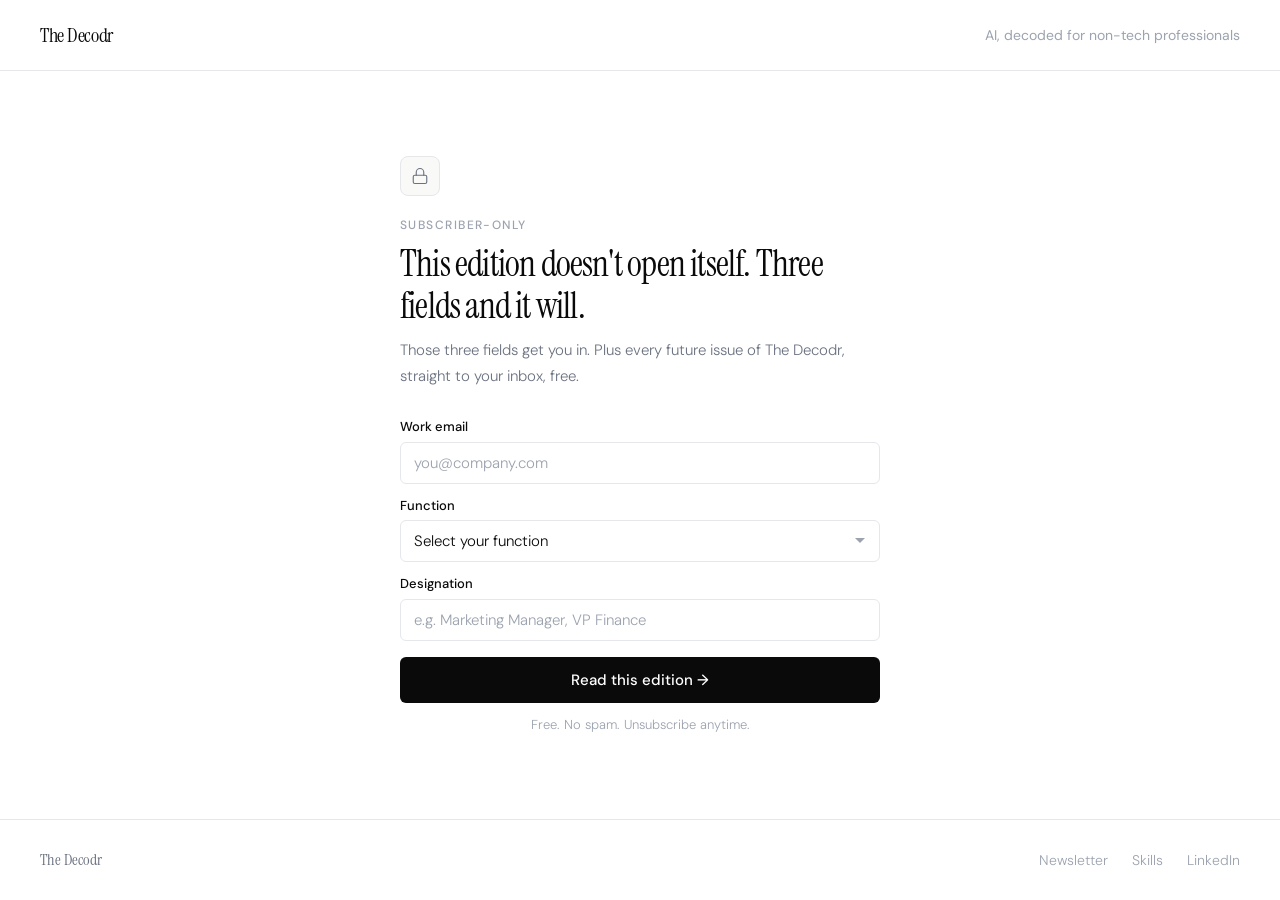
==== newsletter.html @ 58993dcd "newsletter paywall file added" ====
<!DOCTYPE html>
<html lang="en">
<head>
  <meta charset="UTF-8" />
  <meta name="viewport" content="width=device-width, initial-scale=1.0" />
  <title>Subscriber-only — The Decodr</title>
  <link rel="icon" type="image/svg+xml" href="favicon-image.svg">
  <meta name="description" content="The Decodr is where non-tech professionals come to understand AI. Subscribe to read this edition." />
  <link rel="preconnect" href="https://fonts.googleapis.com" />
  <link rel="preconnect" href="https://fonts.gstatic.com" crossorigin />
  <link href="https://fonts.googleapis.com/css2?family=Instrument+Serif&family=DM+Sans:wght@300;400;500&display=swap" rel="stylesheet" />
  <style>
    *, *::before, *::after { box-sizing: border-box; margin: 0; padding: 0; }

    :root {
      --bg: #FFFFFF;
      --bg2: #F9F9F8;
      --border: #E5E7EB;
      --text: #0A0A0A;
      --muted: #6B7280;
      --dimmed: #9CA3AF;
    }

    body {
      background: var(--bg);
      color: var(--text);
      font-family: 'DM Sans', sans-serif;
      font-weight: 300;
      line-height: 1.5;
      -webkit-font-smoothing: antialiased;
      min-height: 100vh;
      display: flex;
      flex-direction: column;
    }

    /* ── NAV ── */
    .nav {
      display: flex;
      align-items: center;
      justify-content: space-between;
      padding: 1.25rem 2.5rem;
      border-bottom: 1px solid var(--border);
      background: rgba(255,255,255,0.95);
      backdrop-filter: blur(12px);
      -webkit-backdrop-filter: blur(12px);
    }
    .nav-logo {
      font-family: 'Instrument Serif', serif;
      font-size: 20px;
      color: var(--text);
      letter-spacing: -0.3px;
      text-decoration: none;
    }
    .nav-tagline {
      font-size: 14px;
      color: var(--dimmed);
      font-weight: 400;
    }

    /* ── MAIN ── */
    .main {
      flex: 1;
      display: flex;
      align-items: center;
      justify-content: center;
      padding: 2.5rem 2.5rem;
    }

    .gate-card {
      max-width: 480px;
      width: 100%;
    }

    /* ── LOCK ICON ── */
    .lock-wrap {
      width: 40px;
      height: 40px;
      border: 1px solid var(--border);
      border-radius: 8px;
      display: flex;
      align-items: center;
      justify-content: center;
      margin-bottom: 1.25rem;
      background: var(--bg2);
    }
    .lock-wrap svg {
      width: 18px;
      height: 18px;
      color: var(--muted);
    }

    /* ── COPY ── */
    .gate-eyebrow {
      font-size: 12px;
      font-weight: 500;
      letter-spacing: 0.12em;
      text-transform: uppercase;
      color: var(--dimmed);
      margin-bottom: 0.6rem;
    }

    .gate-card h1 {
      font-family: 'Instrument Serif', serif;
      font-size: 36px;
      font-weight: 400;
      letter-spacing: -0.8px;
      line-height: 1.15;
      color: var(--text);
      margin-bottom: 0.75rem;
    }

    .gate-sub {
      font-size: 15px;
      color: var(--muted);
      line-height: 1.7;
      font-weight: 300;
      margin-bottom: 1.75rem;
    }

    /* ── FORM ── */
    .gate-form {
      display: flex;
      flex-direction: column;
      gap: 0.75rem;
    }

    .form-field {
      display: flex;
      flex-direction: column;
      gap: 5px;
    }

    .form-field label {
      font-size: 13px;
      font-weight: 500;
      color: var(--text);
    }

    .form-field input,
    .form-field select {
      width: 100%;
      padding: 10px 13px;
      border: 1px solid var(--border);
      border-radius: 6px;
      font-family: 'DM Sans', sans-serif;
      font-size: 15px;
      font-weight: 300;
      color: var(--text);
      background: var(--bg);
      outline: none;
      transition: border-color 0.2s;
      appearance: none;
      -webkit-appearance: none;
    }

    .form-field input::placeholder { color: var(--dimmed); }

    .form-field select {
      background-image: url("data:image/svg+xml,%3Csvg xmlns='http://www.w3.org/2000/svg' width='12' height='12' viewBox='0 0 12 12'%3E%3Cpath fill='%239CA3AF' d='M6 8L1 3h10z'/%3E%3C/svg%3E");
      background-repeat: no-repeat;
      background-position: right 13px center;
      padding-right: 34px;
      cursor: pointer;
    }

    .form-field input:focus,
    .form-field select:focus { border-color: var(--text); }

    /* ── SUBMIT ── */
    .btn-submit {
      background: var(--text);
      color: #fff;
      border: none;
      padding: 13px 24px;
      border-radius: 6px;
      font-size: 15px;
      font-weight: 500;
      cursor: pointer;
      font-family: 'DM Sans', sans-serif;
      width: 100%;
      margin-top: 0.25rem;
      transition: opacity 0.2s;
      display: flex;
      align-items: center;
      justify-content: center;
      gap: 8px;
    }

    .btn-submit:hover { opacity: 0.85; }
    .btn-submit:disabled { opacity: 0.6; cursor: not-allowed; }

    .btn-spinner {
      width: 15px;
      height: 15px;
      border: 2px solid rgba(255,255,255,0.3);
      border-top-color: #fff;
      border-radius: 50%;
      animation: spin 0.7s linear infinite;
      display: none;
    }
    @keyframes spin { to { transform: rotate(360deg); } }
    .btn-submit.loading .btn-spinner { display: block; }

    .form-error {
      font-size: 13px;
      color: #DC2626;
      text-align: center;
      display: none;
    }

    .form-micro {
      font-size: 13px;
      color: var(--dimmed);
      text-align: center;
    }

    /* ── FOOTER ── */
    .footer {
      padding: 1.75rem 2.5rem;
      border-top: 1px solid var(--border);
      display: flex;
      align-items: center;
      justify-content: space-between;
    }
    .footer-logo {
      font-family: 'Instrument Serif', serif;
      font-size: 16px;
      color: var(--muted);
      text-decoration: none;
    }
    .footer-links { display: flex; gap: 1.5rem; }
    .footer-links a {
      font-size: 14px;
      color: var(--dimmed);
      text-decoration: none;
      transition: color 0.2s;
    }
    .footer-links a:hover { color: var(--muted); }

    /* ── MOBILE ── */
    @media (max-width: 768px) {
      .nav { padding: 1rem 1.25rem; }
      .nav-tagline { display: none; }
      .main { padding: 2rem 1.25rem; align-items: flex-start; }
      .gate-card h1 { font-size: 26px; }
      .footer { padding: 1.25rem; flex-direction: column; gap: 1rem; text-align: center; }
    }
  </style>
</head>
<body>

  <nav class="nav">
    <a href="https://www.thedecodr.com" class="nav-logo">The Decodr</a>
    <span class="nav-tagline">AI, decoded for non-tech professionals</span>
  </nav>

  <main class="main">
    <div class="gate-card">

      <div class="lock-wrap">
        <svg viewBox="0 0 24 24" fill="none" stroke="currentColor" stroke-width="1.5" stroke-linecap="round" stroke-linejoin="round">
          <rect x="3" y="11" width="18" height="11" rx="2" ry="2"/>
          <path d="M7 11V7a5 5 0 0 1 10 0v4"/>
        </svg>
      </div>

      <p class="gate-eyebrow">Subscriber-only</p>
      <h1>This edition doesn't open itself. Three fields and it will.</h1>
      <p class="gate-sub">Those three fields get you in. Plus every future issue of The Decodr, straight to your inbox, free.</p>

      <form class="gate-form" id="gateForm" novalidate>

        <div class="form-field">
          <label for="email">Work email</label>
          <input type="email" id="email" name="email" placeholder="you@company.com" required autocomplete="email" />
        </div>

        <div class="form-field">
          <label for="function">Function</label>
          <select id="function" name="function" required>
            <option value="" disabled selected>Select your function</option>
            <option value="Product">Product</option>
            <option value="Finance">Finance</option>
            <option value="Marketing">Marketing</option>
            <option value="HR">HR</option>
            <option value="Operations">Operations</option>
            <option value="Strategy">Strategy</option>
            <option value="Sales">Sales</option>
            <option value="Analytics">Analytics</option>
            <option value="Other">Other</option>
          </select>
        </div>

        <div class="form-field">
          <label for="designation">Designation</label>
          <input type="text" id="designation" name="designation" placeholder="e.g. Marketing Manager, VP Finance" required />
        </div>

        <button type="submit" class="btn-submit" id="submitBtn">
          <span class="btn-spinner"></span>
          <span class="btn-label">Read this edition →</span>
        </button>

        <p class="form-error" id="formError">Something went wrong. Please try again.</p>
        <p class="form-micro">Free. No spam. Unsubscribe anytime.</p>

      </form>

    </div>
  </main>

  <footer class="footer">
    <a href="https://www.thedecodr.com" class="footer-logo">The Decodr</a>
    <div class="footer-links">
      <a href="https://www.thedecodr.com/#newsletter">Newsletter</a>
      <a href="https://www.thedecodr.com/#skills">Skills</a>
      <a href="https://www.linkedin.com/in/ankurajhaveri" target="_blank" rel="noopener">LinkedIn</a>
    </div>
  </footer>

  <script>
    const APPS_SCRIPT_URL = 'https://script.google.com/macros/s/AKfycbys0pFl3KdxHNR22Bn4VpYOZJCTYquvXUGFI34H-nMjcu_FHQiV9PrN6R39pQygHciNcQ/exec';

    function getRedirectURL() {
      const params = new URLSearchParams(window.location.search);
      return params.get('redirect') || 'https://www.thedecodr.com';
    }

    document.getElementById('gateForm').addEventListener('submit', function (e) {
      e.preventDefault();

      const email       = document.getElementById('email').value.trim();
      const func        = document.getElementById('function').value;
      const designation = document.getElementById('designation').value.trim();
      const btn         = document.getElementById('submitBtn');
      const errorEl     = document.getElementById('formError');
      const redirect    = getRedirectURL();

      if (!email || !func || !designation) return;

      btn.classList.add('loading');
      btn.disabled = true;
      errorEl.style.display = 'none';

      const payload = new URLSearchParams({
        email, function: func, designation,
        source:    document.referrer || 'direct',
        timestamp: new Date().toISOString()
      });

      fetch(APPS_SCRIPT_URL, { method: 'POST', mode: 'no-cors', body: payload })
        .then(() => { window.location.href = redirect; })
        .catch(() => { window.location.href = redirect; });

      setTimeout(() => { window.location.href = redirect; }, 4000);
    });
  </script>

</body>
</html>
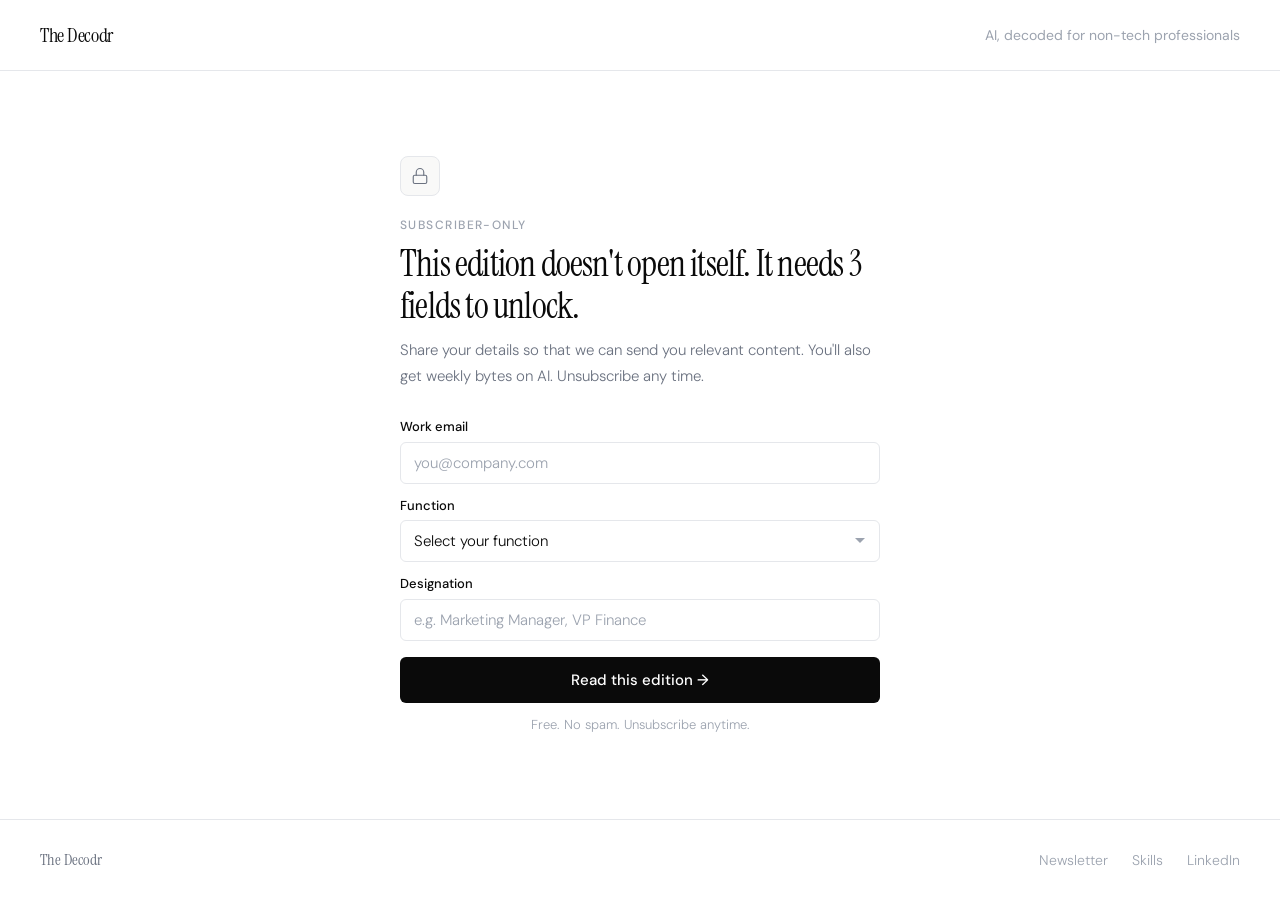
==== commit 2d124a32: "subscription field description changed" ====
--- a/newsletter.html
+++ b/newsletter.html
@@ -166,6 +166,9 @@
     .form-field input:focus,
     .form-field select:focus { border-color: var(--text); }
 
+    .form-field input.error, .form-field select.error { border-color: #DC2626; }
+    .field-error { font-size: 12px; color: #DC2626; margin-top: 3px; display: none; }
+
     /* ── SUBMIT ── */
     .btn-submit {
       background: var(--text);
@@ -265,14 +268,15 @@
       </div>
 
       <p class="gate-eyebrow">Subscriber-only</p>
-      <h1>This edition doesn't open itself. Three fields and it will.</h1>
-      <p class="gate-sub">Those three fields get you in. Plus every future issue of The Decodr, straight to your inbox, free.</p>
+      <h1>This edition doesn't open itself. It needs 3 fields to unlock.</h1>
+      <p class="gate-sub">Share your details so that we can send you relevant content. You'll also get weekly bytes on AI. Unsubscribe any time.</p>
 
       <form class="gate-form" id="gateForm" novalidate>
 
         <div class="form-field">
           <label for="email">Work email</label>
           <input type="email" id="email" name="email" placeholder="you@company.com" required autocomplete="email" />
+          <span class="field-error" id="emailError">Please enter a valid email address.</span>
         </div>
 
         <div class="form-field">
@@ -289,11 +293,13 @@
             <option value="Analytics">Analytics</option>
             <option value="Other">Other</option>
           </select>
+          <span class="field-error" id="functionError">Please select your function.</span>
         </div>
 
         <div class="form-field">
           <label for="designation">Designation</label>
           <input type="text" id="designation" name="designation" placeholder="e.g. Marketing Manager, VP Finance" required />
+          <span class="field-error" id="designationError">Please enter your designation.</span>
         </div>
 
         <button type="submit" class="btn-submit" id="submitBtn">
@@ -319,7 +325,7 @@
   </footer>
 
   <script>
-    const APPS_SCRIPT_URL = 'https://script.google.com/macros/s/AKfycbys0pFl3KdxHNR22Bn4VpYOZJCTYquvXUGFI34H-nMjcu_FHQiV9PrN6R39pQygHciNcQ/exec';
+    const APPS_SCRIPT_URL = 'https://script.google.com/macros/s/AKfycbzCJmCJoO9jo8SzQ6dvPac4uMFC2pJ8-NBWPXwWlZ7O8RimcJDHARlKDZEhNWupUO1Y1g/exec';
 
     function getRedirectURL() {
       const params = new URLSearchParams(window.location.search);
@@ -336,7 +342,43 @@
       const errorEl     = document.getElementById('formError');
       const redirect    = getRedirectURL();
 
-      if (!email || !func || !designation) return;
+      const emailRegex = /^[^\s@]+@[^\s@]+\.[^\s@]+$/;
+
+      // Reset all error states
+      ['email', 'function', 'designation'].forEach(id => {
+        const el = document.getElementById(id);
+        if (el) el.classList.remove('error');
+      });
+      ['emailError', 'functionError', 'designationError'].forEach(id => {
+        const el = document.getElementById(id);
+        if (el) el.style.display = 'none';
+      });
+
+      // Validate each field
+      let hasError = false;
+
+      if (!email || !emailRegex.test(email)) {
+        const el = document.getElementById('email');
+        el.classList.add('error');
+        document.getElementById('emailError').style.display = 'block';
+        hasError = true;
+      }
+
+      if (!func) {
+        const el = document.getElementById('function');
+        el.classList.add('error');
+        document.getElementById('functionError').style.display = 'block';
+        hasError = true;
+      }
+
+      if (!designation) {
+        const el = document.getElementById('designation');
+        el.classList.add('error');
+        document.getElementById('designationError').style.display = 'block';
+        hasError = true;
+      }
+
+      if (hasError) return;
 
       btn.classList.add('loading');
       btn.disabled = true;
@@ -344,15 +386,13 @@
 
       const payload = new URLSearchParams({
         email, function: func, designation,
-        source:    document.referrer || 'direct',
+        source:    new URLSearchParams(window.location.search).get('source') || 'direct',
         timestamp: new Date().toISOString()
       });
 
-      fetch(APPS_SCRIPT_URL, { method: 'POST', mode: 'no-cors', body: payload })
-        .then(() => { window.location.href = redirect; })
-        .catch(() => { window.location.href = redirect; });
-
-      setTimeout(() => { window.location.href = redirect; }, 4000);
+      const getURL = APPS_SCRIPT_URL + '?' + payload.toString();
+      new Image().src = getURL;
+      window.location.href = redirect;
     });
   </script>
 
